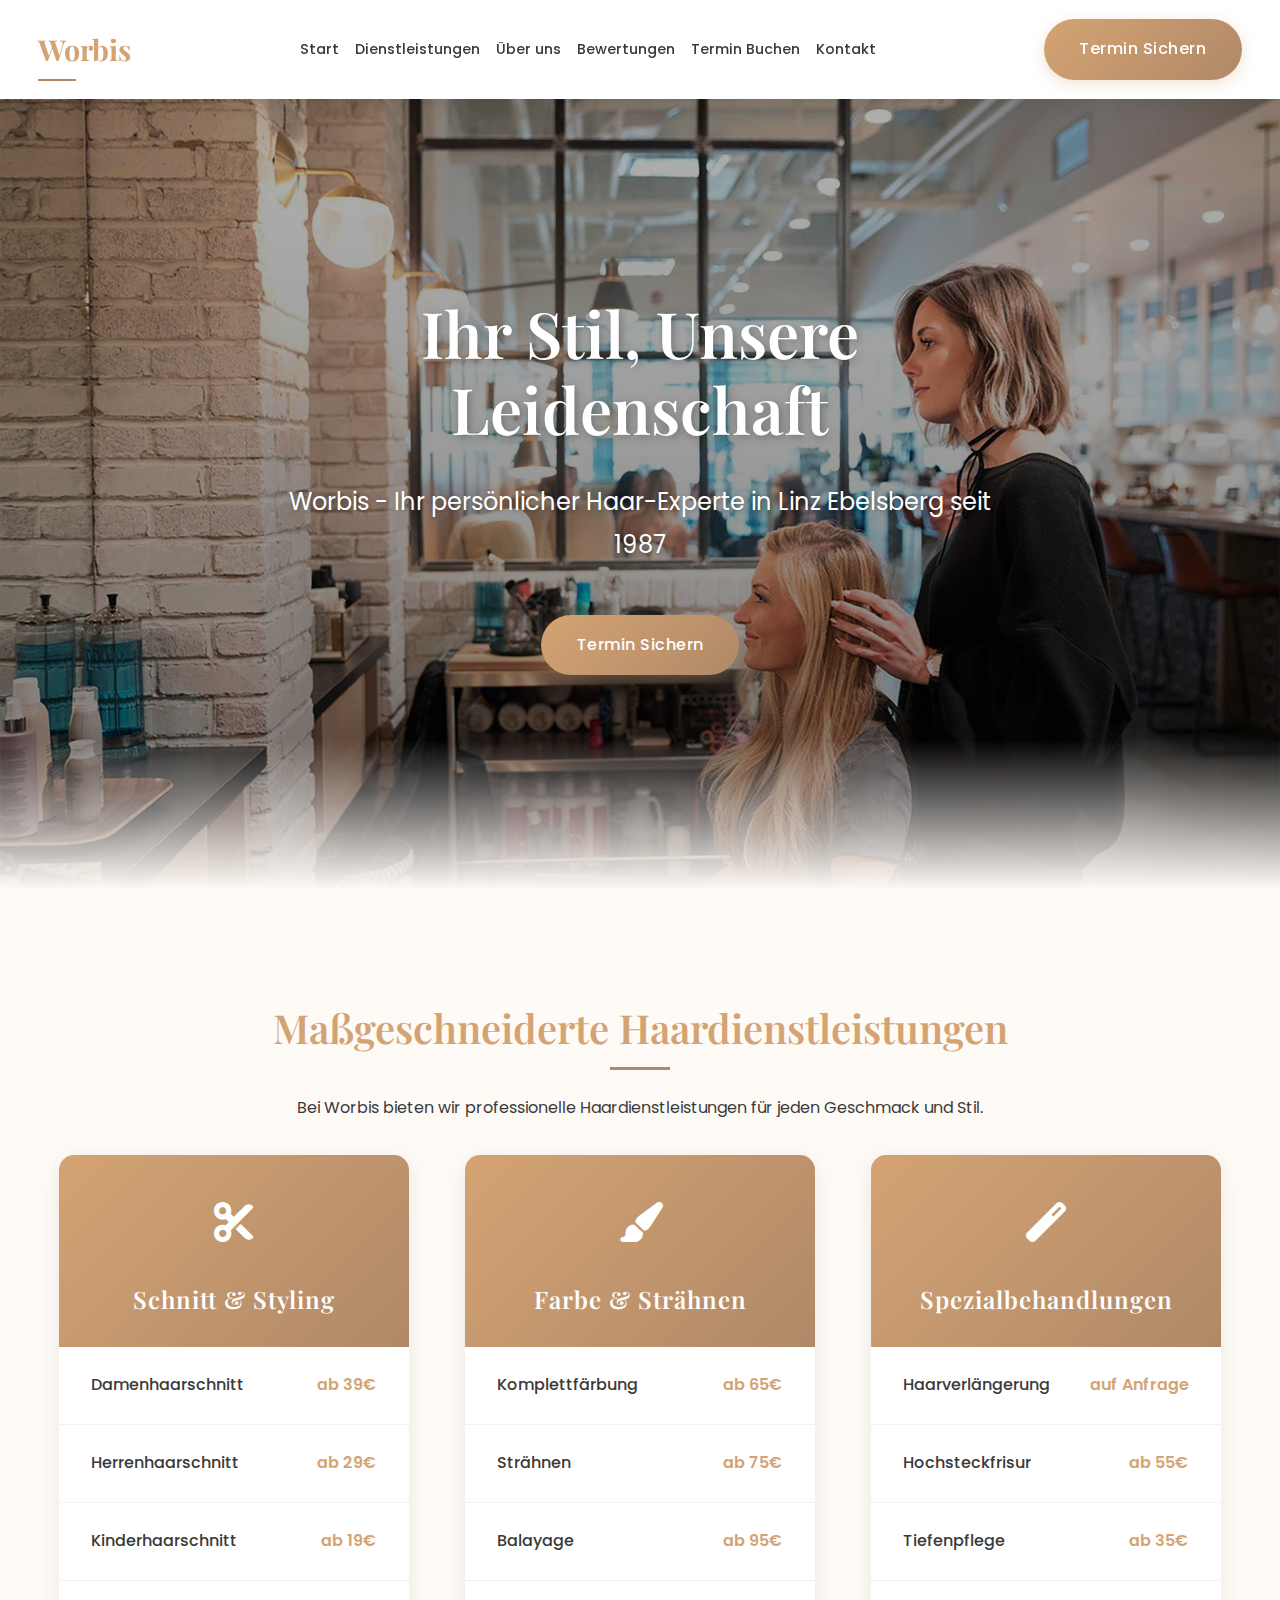
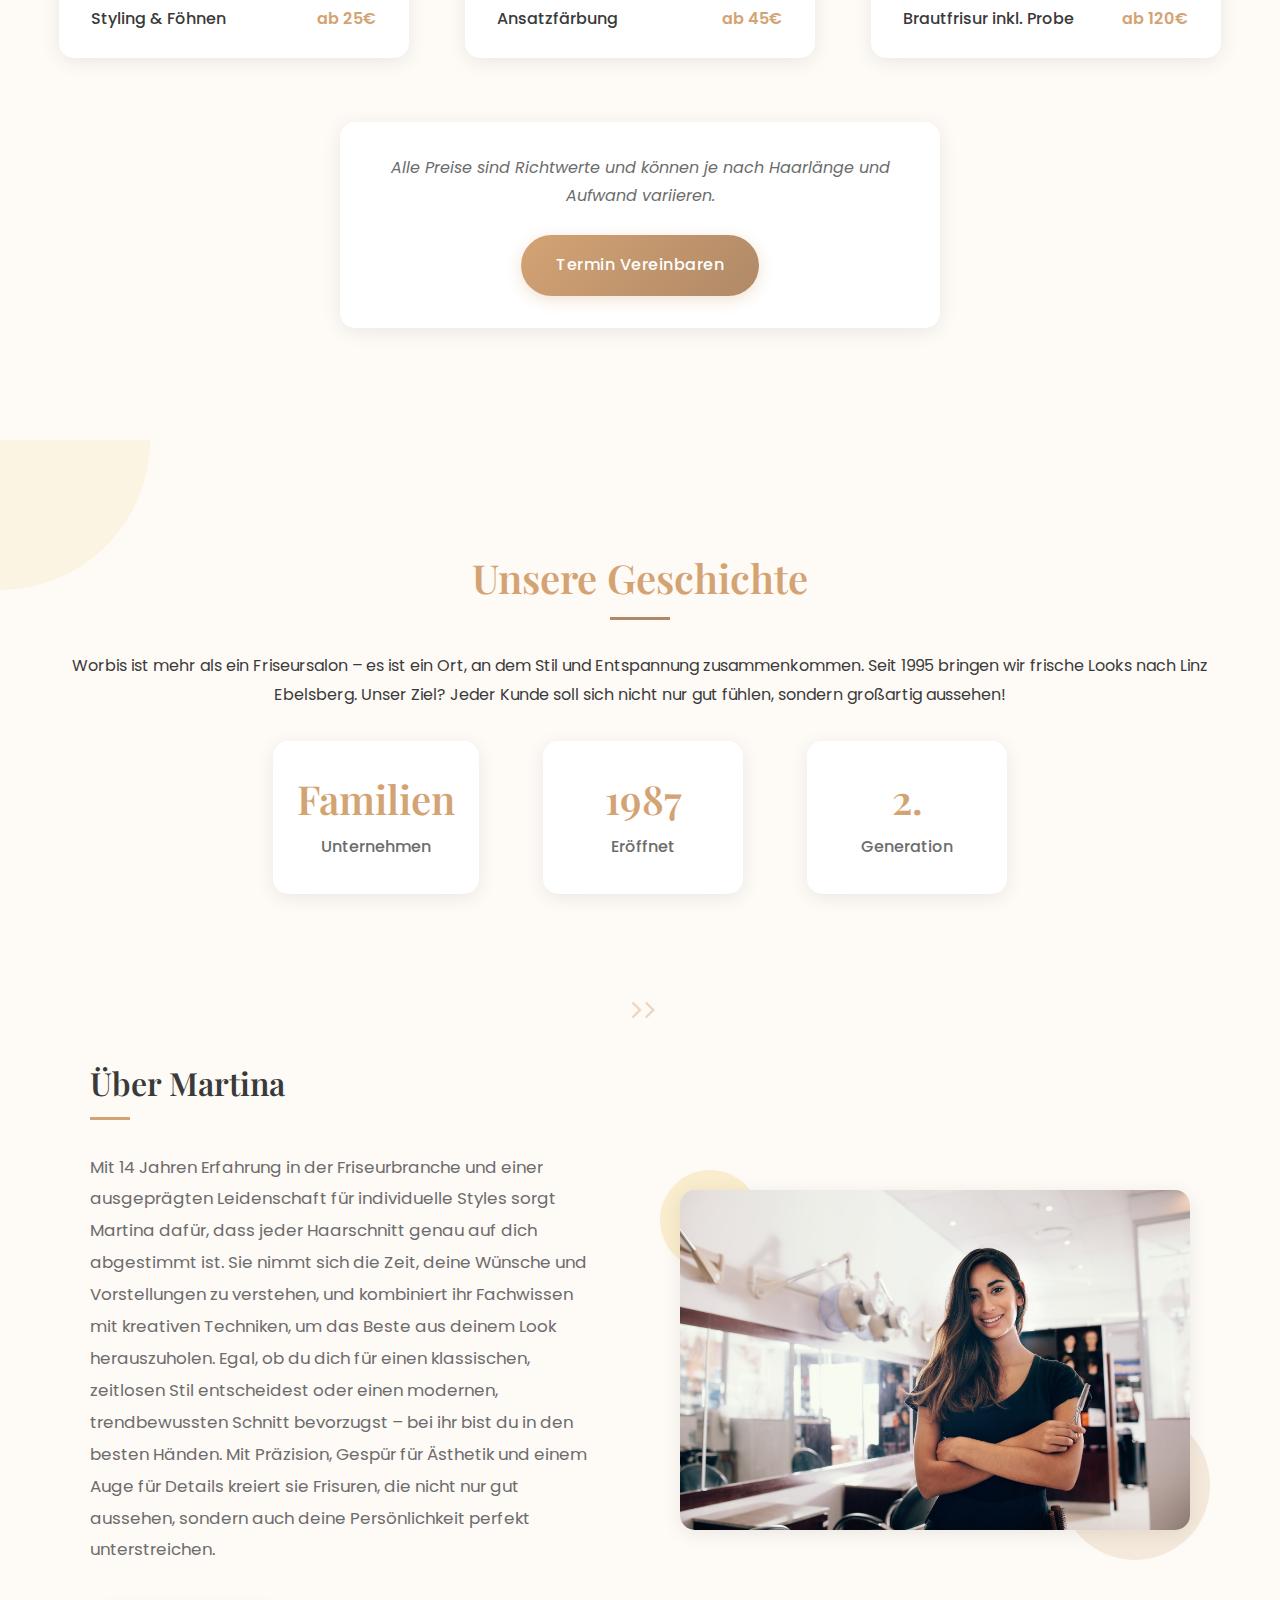
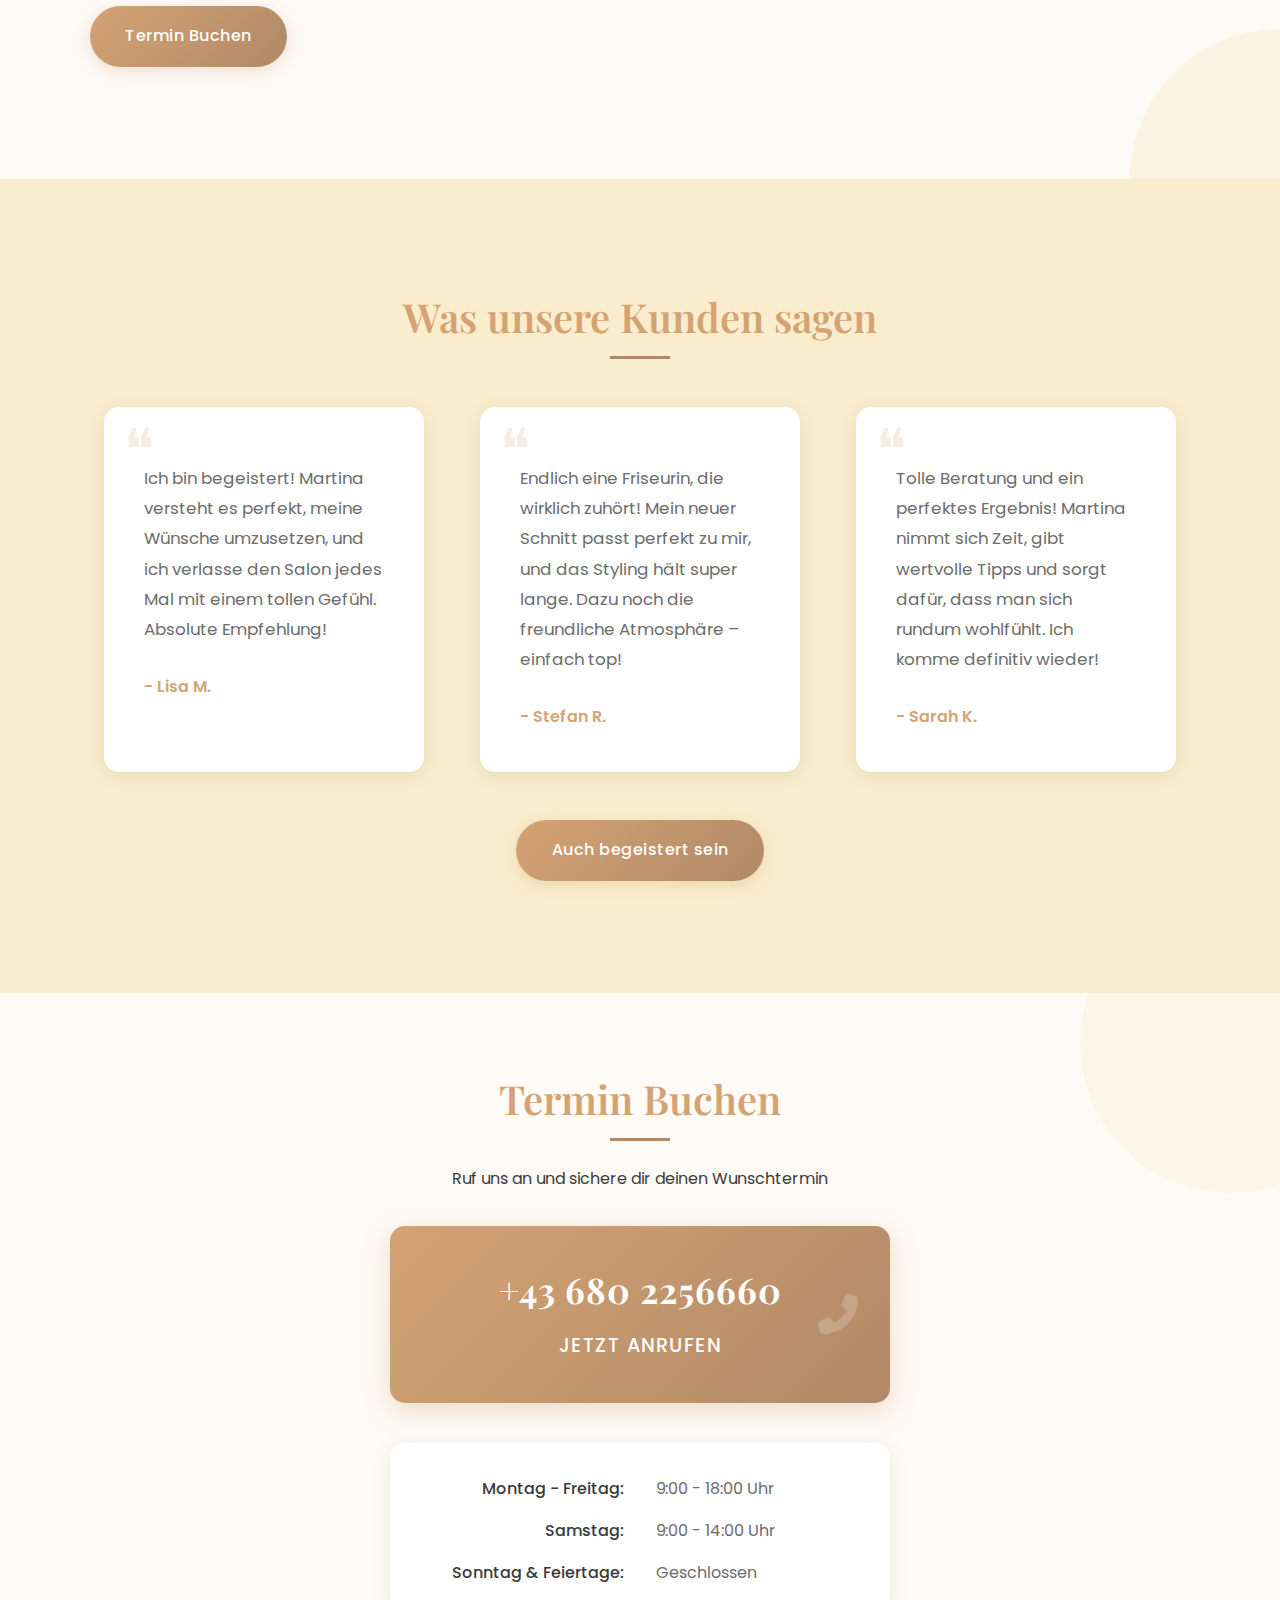
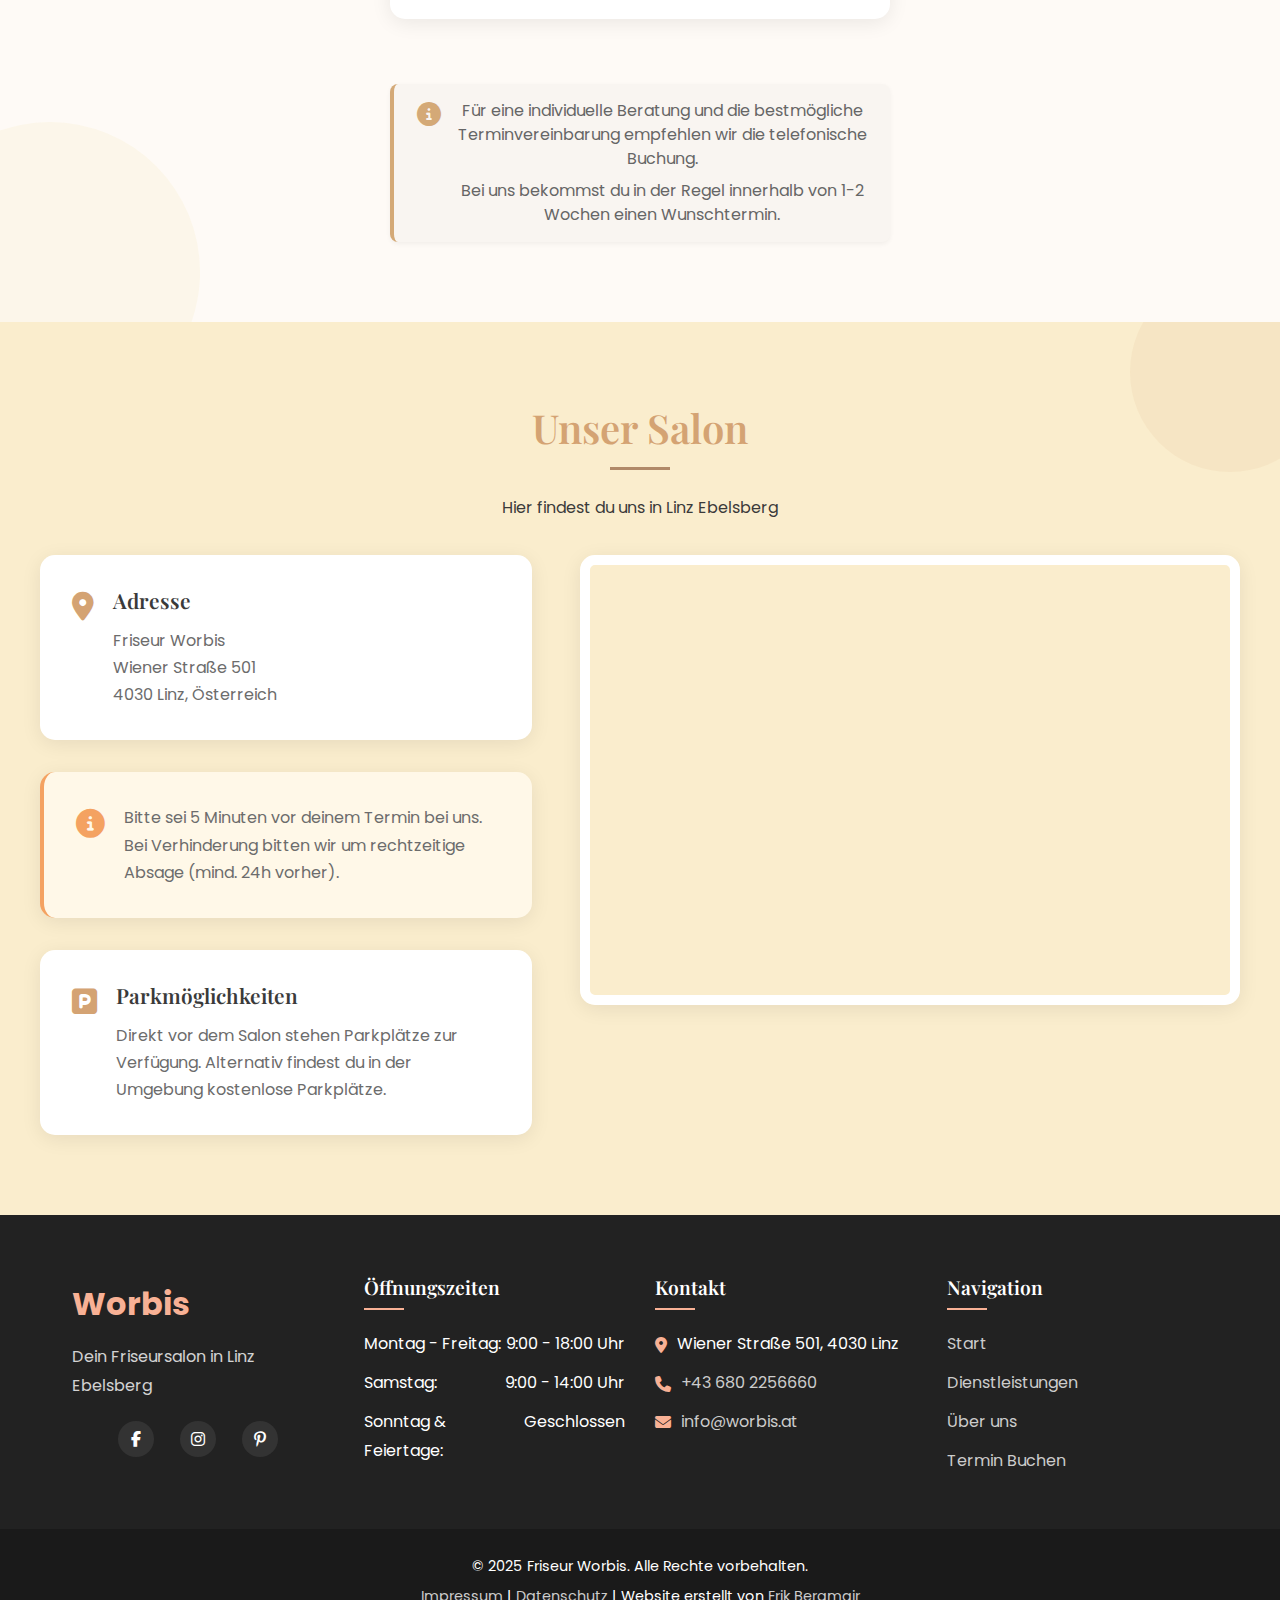
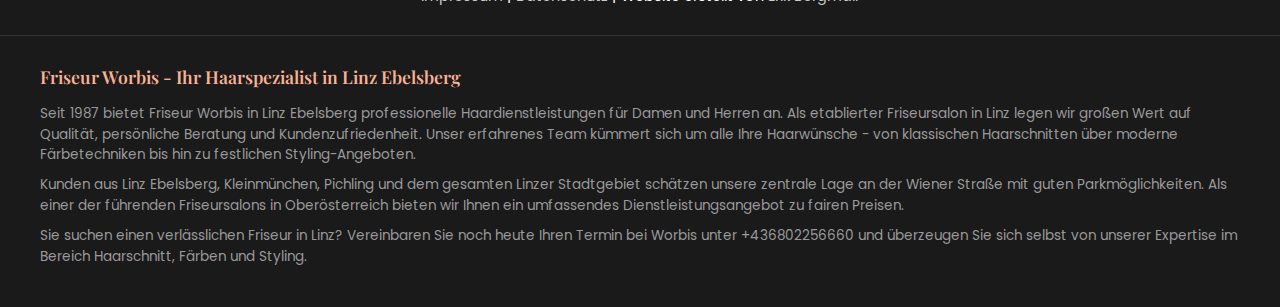
==== index.html @ ea2a45c7 "Add new styles and scripts for the Worbis salon website" ====
<!DOCTYPE html>
<html lang="de">
<head>
    <meta charset="UTF-8">
    <meta name="viewport" content="width=device-width, initial-scale=1.0">
    <title>Worbis - Friseur in Linz Ebelsberg | Professionelle Haarschnitte & Styling</title>

    <!-- SEO Meta Tags -->
    <!-- <meta name="description" content="Worbis - Ihr Friseur in Linz Ebelsberg. Seit 1987 bieten wir hochwertige Haarschnitte, Färbungen und Styling zu fairen Preisen. Top-bewerteter Salon nahe Kleinmünchen und Pichling. Termin buchen: +436802256660"> -->
    <!-- <meta name="keywords" content="Friseur Linz, Friseursalon Ebelsberg, Haarschnitt Linz, Färben Linz, Styling Linz, Brautfrisur Oberösterreich, Damenfriseur Linz, Herrenfriseur Linz, Balayage Linz, Friseur Pichling, Salon Ebelsberg, Haare Schneiden Linz"> -->
    <!-- <meta name="robots" content="index, follow"> -->
    <!-- <meta name="author" content="Friseur Worbis"> -->
    
    <!-- Open Graph / Facebook -->
    <!-- <meta property="og:type" content="website"> -->
    <!-- <meta property="og:url" content="https://www.worbis.at/"> -->
    <!-- <meta property="og:title" content="Worbis - Friseur in Linz Ebelsberg"> -->
    <!-- <meta property="og:description" content="Ihr professioneller Friseursalon in Linz Ebelsberg. Hochwertige Haarschnitte, Färbungen und Styling seit 1987."> -->
    <!-- <meta property="og:image" content="https://www.worbis.at/assets/salon-preview.jpg"> -->
    
    <!-- Twitter -->
    <!-- <meta property="twitter:card" content="summary_large_image"> -->
    <!-- <meta property="twitter:url" content="https://www.worbis.at/"> -->
    <!-- <meta property="twitter:title" content="Worbis - Friseur in Linz Ebelsberg"> -->
    <!-- <meta property="twitter:description" content="Ihr professioneller Friseursalon in Linz Ebelsberg. Hochwertige Haarschnitte, Färbungen und Styling seit 1987."> -->
    <!-- <meta property="twitter:image" content="https://www.worbis.at/assets/salon-preview.jpg"> -->
    
    <!-- Canonical URL -->
    <!-- <link rel="canonical" href="https://www.worbis.at/"> -->
    
    <link rel="stylesheet" href="./css/styles.css">
    <script src="./js/script.js" defer></script>
    <link rel="stylesheet" href="https://cdnjs.cloudflare.com/ajax/libs/font-awesome/6.4.0/css/all.min.css">
    <link rel="icon" type="image/png" href="favicon.png">
    
    <!-- Schema.org structured data -->
    <!-- <script type="application/ld+json">
    {
      "@context": "https://schema.org",
      "@type": "HairSalon",
      "name": "Friseur Worbis",
      "image": "https://www.worbis.at/assets/salon-preview.jpg",
      "url": "https://www.worbis.at",
      "telephone": "+436802256660",
      "priceRange": "€€",
      "address": {
        "@type": "PostalAddress",
        "streetAddress": "Wiener Straße 501",
        "addressLocality": "Linz Ebelsberg",
        "addressRegion": "Oberösterreich",
        "postalCode": "4030",
        "addressCountry": "AT"
      },
      "geo": {
        "@type": "GeoCoordinates",
        "latitude": 48.27233,
        "longitude": 14.30973
      },
      "openingHoursSpecification": [
        {
          "@type": "OpeningHoursSpecification",
          "dayOfWeek": ["Monday", "Tuesday", "Wednesday", "Thursday", "Friday"],
          "opens": "09:00",
          "closes": "18:00"
        },
        {
          "@type": "OpeningHoursSpecification",
          "dayOfWeek": "Saturday",
          "opens": "09:00",
          "closes": "14:00"
        }
      ],
      "areaServed": ["Linz", "Linz Ebelsberg", "Pichling", "Kleinmünchen", "Oberösterreich"],
      "makesOffer": [
        {
          "@type": "Offer",
          "itemOffered": {
            "@type": "Service",
            "name": "Damenhaarschnitt",
            "description": "Professioneller Damenhaarschnitt mit Beratung und Styling",
            "offers": {
              "@type": "Offer",
              "price": "39.00",
              "priceCurrency": "EUR"
            }
          }
        },
        {
          "@type": "Offer",
          "itemOffered": {
            "@type": "Service",
            "name": "Herrenhaarschnitt",
            "description": "Moderner oder klassischer Herrenhaarschnitt mit Beratung",
            "offers": {
              "@type": "Offer",
              "price": "29.00",
              "priceCurrency": "EUR"
            }
          }
        },
        {
          "@type": "Offer",
          "itemOffered": {
            "@type": "Service",
            "name": "Haarfärbung",
            "description": "Professionelle Haarfärbung mit hochwertigen Produkten",
            "offers": {
              "@type": "Offer",
              "price": "65.00",
              "priceCurrency": "EUR"
            }
          }
        }
      ],
      "sameAs": [
        "https://www.facebook.com/friseurworbis",
        "https://www.instagram.com/friseur.worbis/"
      ],
      "keywords": "Friseur Linz, Friseursalon Ebelsberg, Haarschnitt Linz, Damen Friseur Linz, Herren Friseur Linz, Haar Styling Linz, Balayage Linz, Haarfärbung Oberösterreich"
    }
    </script> -->
</head>
<body>
    <!-- Navigation Bar -->
    <header>
        <nav class="navbar">
            <div class="logo">Worbis</div>
            <ul class="nav-links">
                <li><a href="#start">Start</a></li>
                <li><a href="#dienstleistungen">Dienstleistungen</a></li>
                <li><a href="#ueber-uns">Über uns</a></li>
                <li><a href="#bewertungen">Bewertungen</a></li>
                <li><a href="#termin-buchen">Termin Buchen</a></li>
                <li><a href="#kontakt">Kontakt</a></li>
            </ul>
            <a href="#termin-buchen" class="btn-primary">Termin Sichern</a>
            <div class="mobile-menu-btn">
                <span></span>
                <span></span>
                <span></span>
            </div>
        </nav>
    </header>

    <!-- Hero Section -->
    <section class="hero" id="start">
        <div class="hero-content fade-in">
            <h1>Ihr Stil, Unsere Leidenschaft</h1>
            <p>Worbis - Ihr persönlicher Haar-Experte in Linz Ebelsberg seit 1987</p>
            <a href="#termin-buchen" class="btn-primary">Termin Sichern</a>
        </div>
    </section>

    <!-- Dienstleistungen Section (moved up) -->
    <section class="dienstleistungen" id="dienstleistungen">
        <div class="container">
            <h2 class="fade-in" >Maßgeschneiderte Haardienstleistungen</h2>
            <p class="fade-in delay-1 subtext">Bei Worbis bieten wir professionelle Haardienstleistungen für jeden Geschmack und Stil.</p>
            
            <div class="services-container">
                <div class="service-category fade-in delay-1">
                    <div class="category-header">
                        <div class="category-icon"><i class="fas fa-cut"></i></div>
                        <h3>Schnitt & Styling</h3>
                    </div>
                    <div class="service-item">
                        <span class="service-name">Damenhaarschnitt</span>
                        <span class="service-price">ab 39€</span>
                    </div>
                    <div class="service-item">
                        <span class="service-name">Herrenhaarschnitt</span>
                        <span class="service-price">ab 29€</span>
                    </div>
                    <div class="service-item">
                        <span class="service-name">Kinderhaarschnitt</span>
                        <span class="service-price">ab 19€</span>
                    </div>
                    <div class="service-item">
                        <span class="service-name">Styling & Föhnen</span>
                        <span class="service-price">ab 25€</span>
                    </div>
                </div>
                
                <div class="service-category fade-in delay-2">
                    <div class="category-header">
                        <div class="category-icon"><i class="fas fa-paint-brush"></i></div>
                        <h3>Farbe & Strähnen</h3>
                    </div>
                    <div class="service-item">
                        <span class="service-name">Komplettfärbung</span>
                        <span class="service-price">ab 65€</span>
                    </div>
                    <div class="service-item">
                        <span class="service-name">Strähnen</span>
                        <span class="service-price">ab 75€</span>
                    </div>
                    <div class="service-item">
                        <span class="service-name">Balayage</span>
                        <span class="service-price">ab 95€</span>
                    </div>
                    <div class="service-item">
                        <span class="service-name">Ansatzfärbung</span>
                        <span class="service-price">ab 45€</span>
                    </div>
                </div>
                
                <div class="service-category fade-in delay-3">
                    <div class="category-header">
                        <div class="category-icon"><i class="fas fa-magic"></i></div>
                        <h3>Spezialbehandlungen</h3>
                    </div>
                    <div class="service-item">
                        <span class="service-name">Haarverlängerung</span>
                        <span class="service-price">auf Anfrage</span>
                    </div>
                    <div class="service-item">
                        <span class="service-name">Hochsteckfrisur</span>
                        <span class="service-price">ab 55€</span>
                    </div>
                    <div class="service-item">
                        <span class="service-name">Tiefenpflege</span>
                        <span class="service-price">ab 35€</span>
                    </div>
                    <div class="service-item">
                        <span class="service-name">Brautfrisur inkl. Probe</span>
                        <span class="service-price">ab 120€</span>
                    </div>
                </div>
            </div>
            
            <div class="service-note fade-in delay-3">
                <p>Alle Preise sind Richtwerte und können je nach Haarlänge und Aufwand variieren.</p>
                <a href="#termin-buchen" class="btn-primary">Termin Vereinbaren</a>
            </div>
        </div>
    </section>

    <!-- Unsere Geschichte Section -->
    <section class="geschichte" id="ueber-uns">
        <div class="container">
            <h2 class="fade-in">Unsere Geschichte</h2>
            <p class="fade-in delay-1 subtext">Worbis ist mehr als ein Friseursalon – es ist ein Ort, an dem Stil und Entspannung zusammenkommen. Seit 1995 bringen wir frische Looks nach Linz Ebelsberg. Unser Ziel? Jeder Kunde soll sich nicht nur gut fühlen, sondern großartig aussehen!</p>
            
            <div class="geschichte-stats">
                <div class="fade-in delay-1">
                    <h3>Familien</h3>
                    <p>Unternehmen</p>
                </div>
                <div class="fade-in delay-2">
                    <h3>1987</h3>
                    <p>Eröffnet</p>
                </div>
                <div class="fade-in delay-3">
                    <h3>2.</h3>
                    <p>Generation</p>
                </div>
            </div>
            
            <div class="scissors-divider"></div>
            
            <div class="ueber-martina">
                <div class="text fade-in delay-1">
                    <h3>Über Martina</h3>
                    <p>Mit 14 Jahren Erfahrung in der Friseurbranche und einer ausgeprägten Leidenschaft für individuelle Styles sorgt Martina dafür, dass jeder Haarschnitt genau auf dich abgestimmt ist. Sie nimmt sich die Zeit, deine Wünsche und Vorstellungen zu verstehen, und kombiniert ihr Fachwissen mit kreativen Techniken, um das Beste aus deinem Look herauszuholen. Egal, ob du dich für einen klassischen, zeitlosen Stil entscheidest oder einen modernen, trendbewussten Schnitt bevorzugst – bei ihr bist du in den besten Händen. Mit Präzision, Gespür für Ästhetik und einem Auge für Details kreiert sie Frisuren, die nicht nur gut aussehen, sondern auch deine Persönlichkeit perfekt unterstreichen.</p>
                    <a href="#termin-buchen" class="btn-primary">Termin Buchen</a>
                </div>
                <div class="image fade-in delay-2">
                    <img src="./assets/friseurin.jpg" alt="Martina - Ihre Friseurin in Linz Ebelsberg">
                </div>
            </div>
        </div>
    </section>

    <!-- Kundenbewertungen Section -->
    <section class="bewertungen wave-bg" id="bewertungen">
        <div class="container">
            <h2 class="fade-in">Was unsere Kunden sagen</h2>
            <div class="bewertungen-container">
                <div class="bewertung fade-in delay-1">
                    <div class="quote-icon">❝</div>
                    <p>Ich bin begeistert! Martina versteht es perfekt, meine Wünsche umzusetzen, und ich verlasse den Salon jedes Mal mit einem tollen Gefühl. Absolute Empfehlung!</p>
                    <span>- Lisa M.</span>
                </div>
                <div class="bewertung fade-in delay-2">
                    <div class="quote-icon">❝</div>
                    <p>Endlich eine Friseurin, die wirklich zuhört! Mein neuer Schnitt passt perfekt zu mir, und das Styling hält super lange. Dazu noch die freundliche Atmosphäre – einfach top!</p>
                    <span>- Stefan R.</span>
                </div>
                <div class="bewertung fade-in delay-3">
                    <div class="quote-icon">❝</div>
                    <p>Tolle Beratung und ein perfektes Ergebnis! Martina nimmt sich Zeit, gibt wertvolle Tipps und sorgt dafür, dass man sich rundum wohlfühlt. Ich komme definitiv wieder!</p>
                    <span>- Sarah K.</span>
                </div>
            </div>
            <div class="bewertungen-cta fade-in delay-3">
                <a href="#termin-buchen" class="btn-primary">Auch begeistert sein</a>
            </div>
        </div>
    </section>

    <!-- Simplified Termin Buchen Section -->
    <section class="termin-buchen" id="termin-buchen">
        <div class="container">
            <h2 class="fade-in">Termin Buchen</h2>
            <p class="fade-in delay-1 subtext">Ruf uns an und sichere dir deinen Wunschtermin</p>
            
            <div class="termin-container fade-in delay-2">
                <a href="tel:+436802256660" class="call-button">
                    <span class="phone-number">+43 680 2256660</span>
                    <span class="call-now">Jetzt anrufen</span>
                    <i class="fas fa-phone-alt phone-icon"></i>
                </a>
                
                <div class="opening-hours">
                    <div class="day-column">
                        <span class="day">Montag - Freitag:</span>
                        <span class="day">Samstag:</span>
                        <span class="day">Sonntag & Feiertage:</span>
                    </div>
                    <div class="hours-column">
                        <span class="hours">9:00 - 18:00 Uhr</span>
                        <span class="hours">9:00 - 14:00 Uhr</span>
                        <span class="hours">Geschlossen</span>
                    </div>
                </div>
                
                <div class="termin-note">
                    <i class="fas fa-info-circle"></i>
                    <div class="termin-note-text">
                        <p>Für eine individuelle Beratung und die bestmögliche Terminvereinbarung empfehlen wir die telefonische Buchung.</p>
                        <p>Bei uns bekommst du in der Regel innerhalb von 1-2 Wochen einen Wunschtermin.</p>
                    </div>
                </div>
            </div>
        </div>
    </section>
    
    <!-- Kontakt/Salon Section -->
    <section class="kontakt" id="kontakt">
        <div class="container">
            <h2 class="fade-in">Unser Salon</h2>
            <p class="fade-in delay-1 subtext">Hier findest du uns in Linz Ebelsberg</p>
            
            <div class="kontakt-container">
                <div class="map-container fade-in delay-2">
                    <iframe 
                        src="https://www.google.com/maps/embed?pb=!1m18!1m12!1m3!1d2654.820871958454!2d14.30973!3d48.27233!2m3!1f0!2f0!3f0!3m2!1i1024!2i768!4f13.1!3m3!1m2!1s0x477397c1b1b1b1b1%3A0x0!2zV2llbmVyIFN0cmHDn2UgNTAxLCA0MDMwIExpbno!5e0!3m2!1sde!2sat!4v1652345678901!5m2!1sde!2sat" 
                        width="100%" 
                        style="border:0;" 
                        allowfullscreen="" 
                        loading="lazy" 
                        referrerpolicy="no-referrer-when-downgrade">
                    </iframe>
                </div>
                
                <div class="salon-info">
                    <div class="address-card fade-in delay-1">
                        <i class="fas fa-map-marker-alt"></i>
                        <div>
                            <h3>Adresse</h3>
                            <p>Friseur Worbis<br>Wiener Straße 501<br>4030 Linz, Österreich</p>
                        </div>
                    </div>
                    
                    <div class="info-note fade-in delay-3">
                        <i class="fas fa-info-circle"></i>
                        <p>Bitte sei 5 Minuten vor deinem Termin bei uns. Bei Verhinderung bitten wir um rechtzeitige Absage (mind. 24h vorher).</p>
                    </div>
                    
                    <div class="parking-info fade-in delay-2">
                        <i class="fas fa-parking"></i>
                        <div>
                            <h3>Parkmöglichkeiten</h3>
                            <p>Direkt vor dem Salon stehen Parkplätze zur Verfügung. Alternativ findest du in der Umgebung kostenlose Parkplätze.</p>
                        </div>
                    </div>
                </div>
            </div>
        </div>
    </section>
    
    <!-- Footer -->
    <footer>
        <div class="footer-top">
            <div class="container footer-grid">
                <div class="footer-column">
                    <div class="footer-logo">Worbis</div>
                    <p class="footer-tagline">Dein Friseursalon in Linz Ebelsberg</p>
                    <div class="social-icons">
                        <a href="#" aria-label="Facebook"><i class="fab fa-facebook-f"></i></a>
                        <a href="#" aria-label="Instagram"><i class="fab fa-instagram"></i></a>
                        <a href="#" aria-label="Pinterest"><i class="fab fa-pinterest-p"></i></a>
                    </div>
                </div>
                
                <div class="footer-column">
                    <h4>Öffnungszeiten</h4>
                    <ul class="footer-hours">
                        <li><span>Montag - Freitag:</span> <span>9:00 - 18:00 Uhr</span></li>
                        <li><span>Samstag:</span> <span>9:00 - 14:00 Uhr</span></li>
                        <li><span>Sonntag & Feiertage:</span> <span>Geschlossen</span></li>
                    </ul>
                </div>
                
                <div class="footer-column">
                    <h4>Kontakt</h4>
                    <address>
                        <p><i class="fas fa-map-marker-alt"></i> Wiener Straße 501, 4030 Linz</p>
                        <p><i class="fas fa-phone"></i> <a href="tel:+436802256660">+43 680 2256660</a></p>
                        <p><i class="fas fa-envelope"></i> <a href="mailto:info@worbis.at">info@worbis.at</a></p>
                    </address>
                </div>
                
                <div class="footer-column">
                    <h4>Navigation</h4>
                    <ul class="footer-links">
                        <li><a href="#start">Start</a></li>
                        <li><a href="#dienstleistungen">Dienstleistungen</a></li>
                        <li><a href="#ueber-uns">Über uns</a></li>
                        <li><a href="#termin-buchen">Termin Buchen</a></li>
                    </ul>
                </div>
            </div>
        </div>
        
        <div class="footer-bottom">
            <div class="container">
                <p>&copy; 2025 Friseur Worbis. Alle Rechte vorbehalten.</p>
                <p><a href="/impressum.html">Impressum</a> | <a href="/datenschutz.html">Datenschutz</a> | Website erstellt von <a href="https://www.erikbergmair.com" target="_blank">Erik Bergmair</a></p>
            </div>
        </div>

        <div class="local-seo-content">
            <div class="container">
                <h4>Friseur Worbis - Ihr Haarspezialist in Linz Ebelsberg</h4>
                <p>Seit 1987 bietet Friseur Worbis in Linz Ebelsberg professionelle Haardienstleistungen für Damen und Herren an. Als etablierter Friseursalon in Linz legen wir großen Wert auf Qualität, persönliche Beratung und Kundenzufriedenheit. Unser erfahrenes Team kümmert sich um alle Ihre Haarwünsche - von klassischen Haarschnitten über moderne Färbetechniken bis hin zu festlichen Styling-Angeboten.</p>
                <p>Kunden aus Linz Ebelsberg, Kleinmünchen, Pichling und dem gesamten Linzer Stadtgebiet schätzen unsere zentrale Lage an der Wiener Straße mit guten Parkmöglichkeiten. Als einer der führenden Friseursalons in Oberösterreich bieten wir Ihnen ein umfassendes Dienstleistungsangebot zu fairen Preisen.</p>
                <p>Sie suchen einen verlässlichen Friseur in Linz? Vereinbaren Sie noch heute Ihren Termin bei Worbis unter +436802256660 und überzeugen Sie sich selbst von unserer Expertise im Bereich Haarschnitt, Färben und Styling.</p>
            </div>
        </div>
    </footer>
</body>
</html>
---- css/styles.css ----
/* Main stylesheet that imports all other CSS files */
@import 'global.css';
@import 'buttons.css';
@import 'decorative.css';
@import 'navigation.css';
@import 'hero.css';
@import 'geschichte.css';
@import 'dienstleistungen.css';
@import 'bewertungen.css';
@import 'termin-buchen.css';
@import 'kontakt.css';
@import 'footer.css';
@import 'responsive.css';
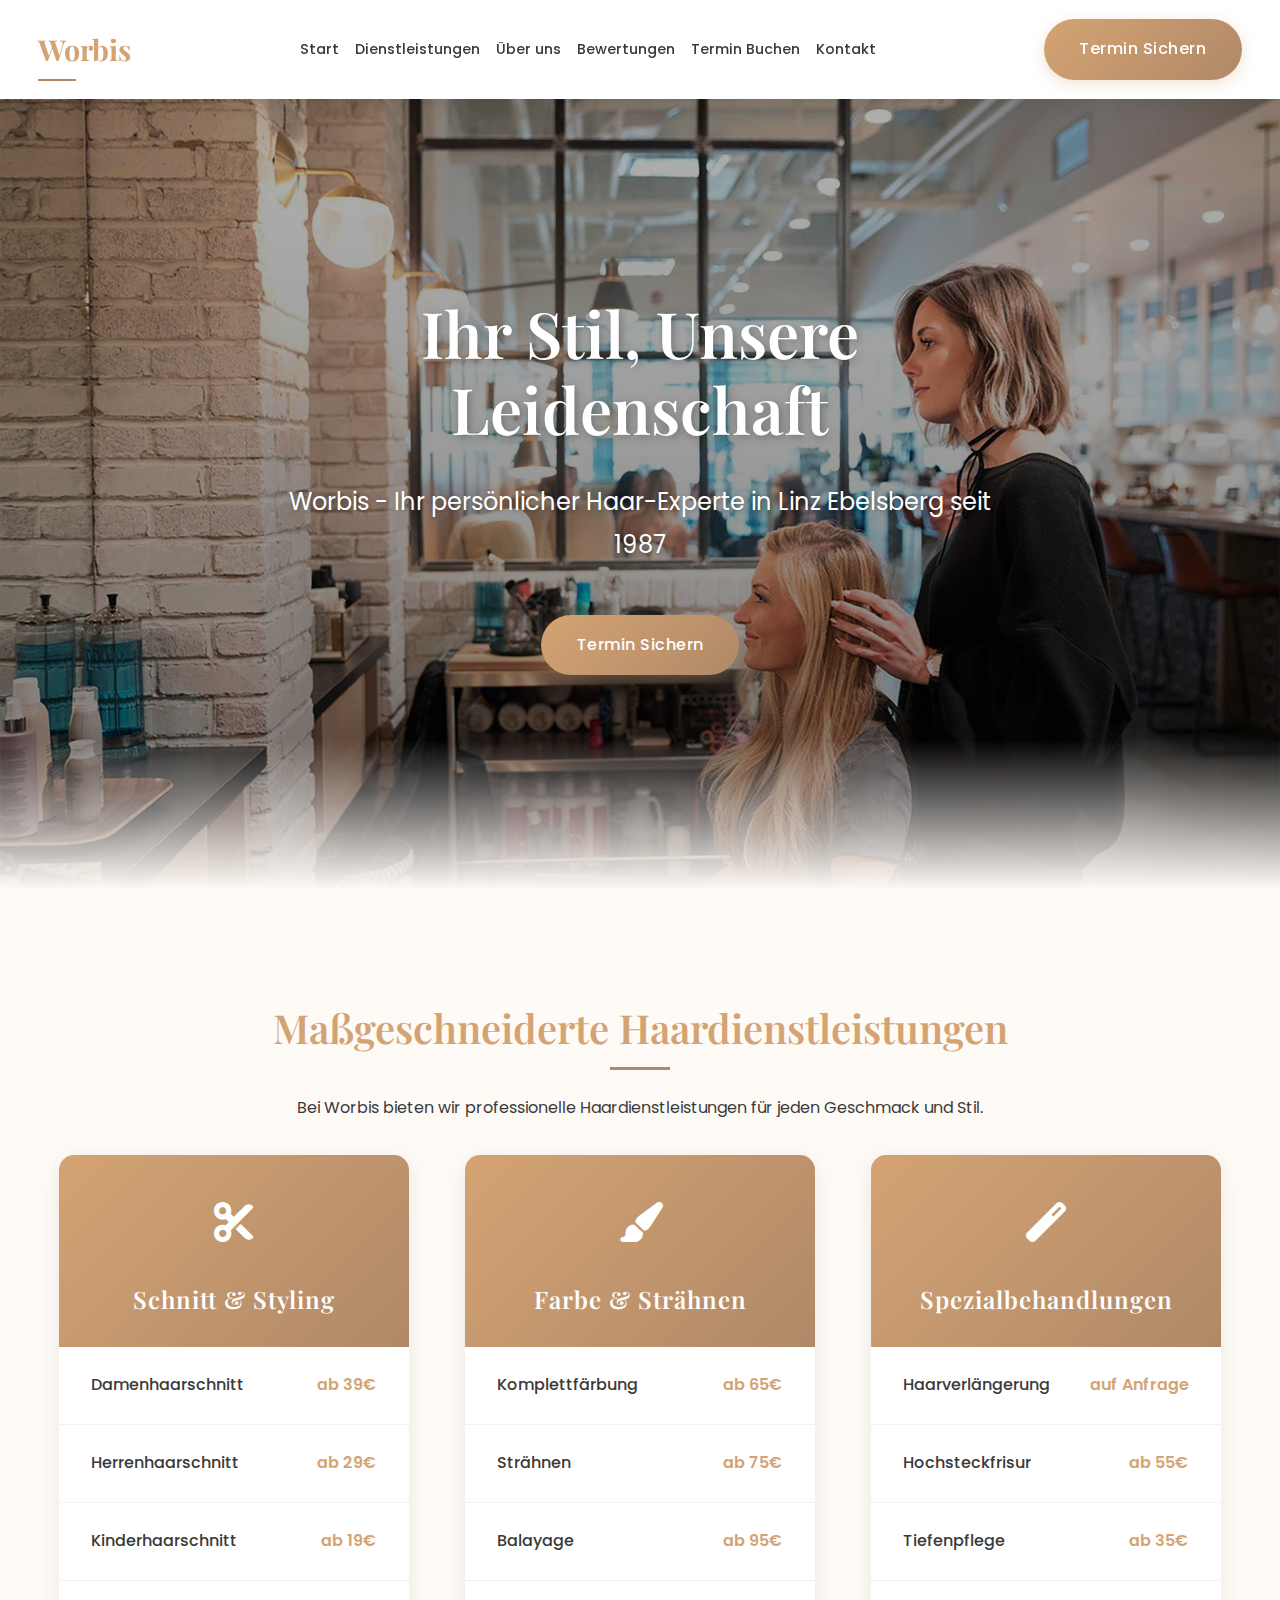
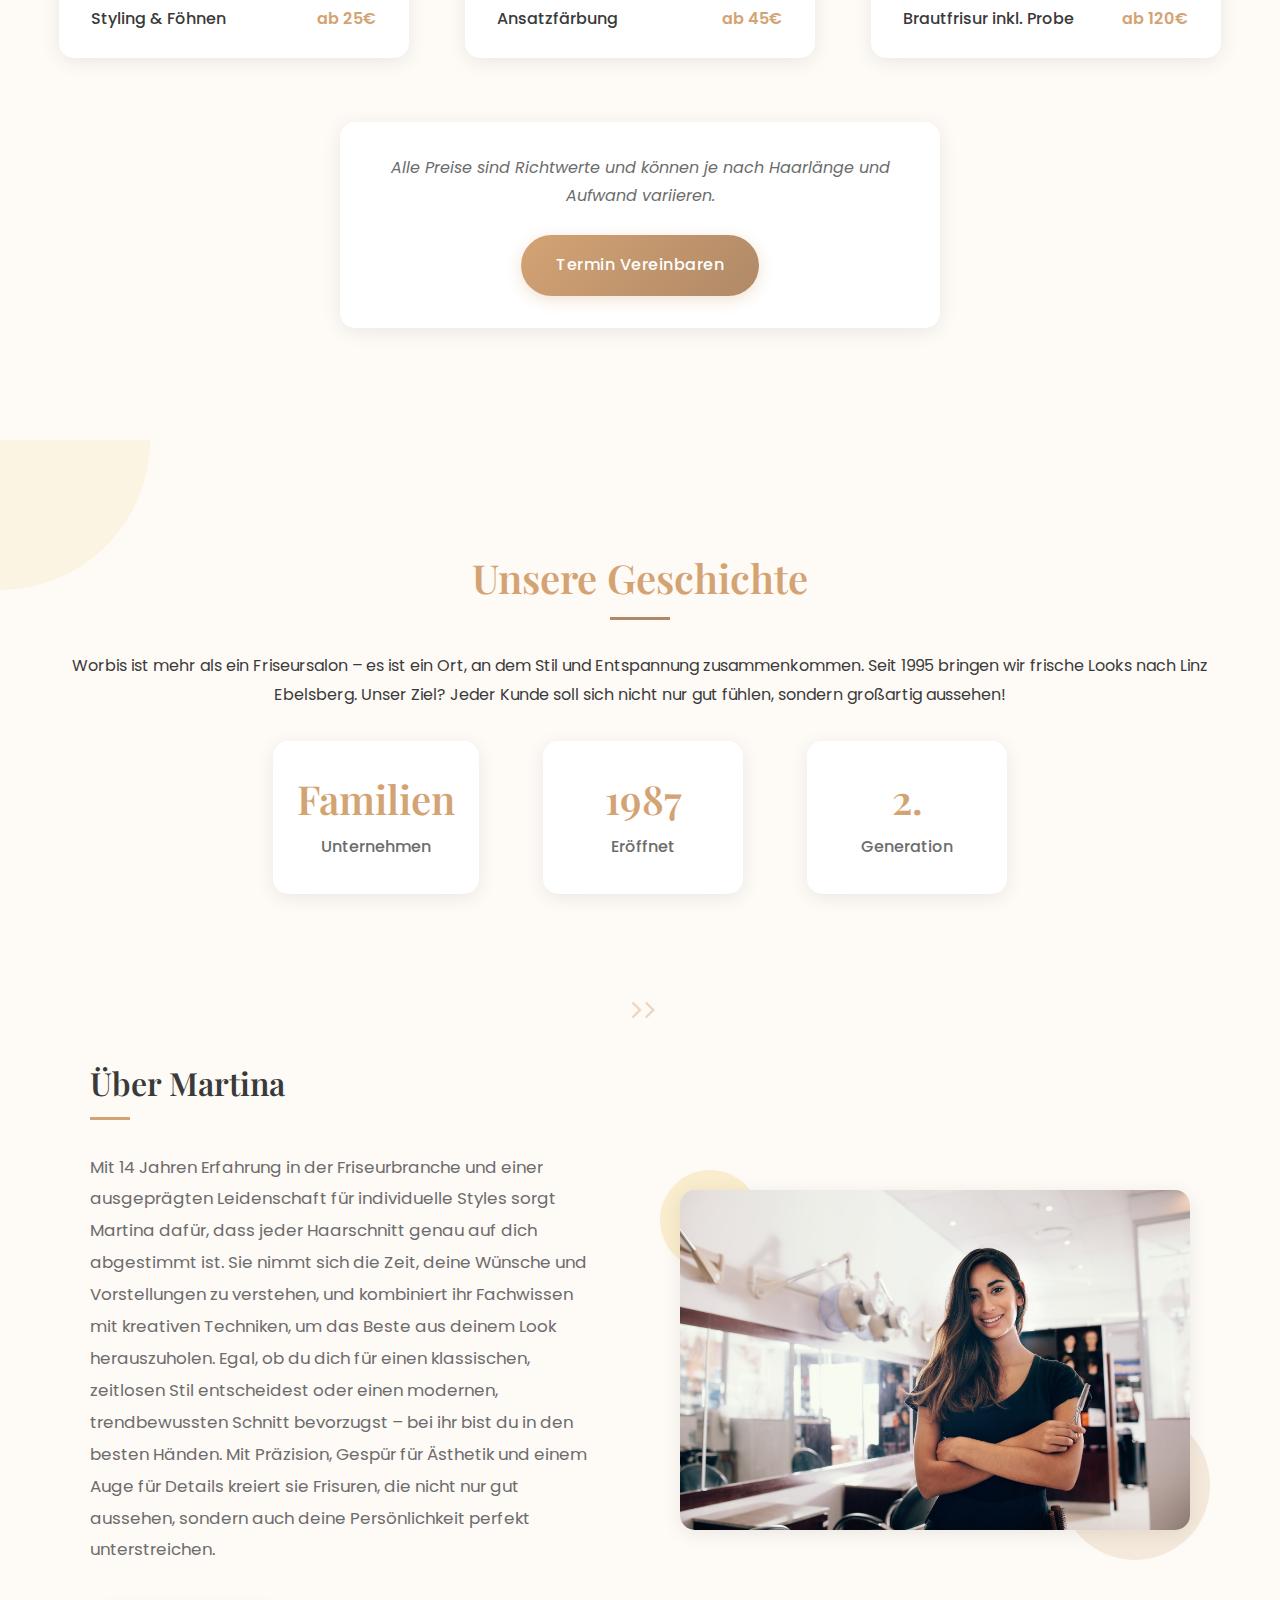
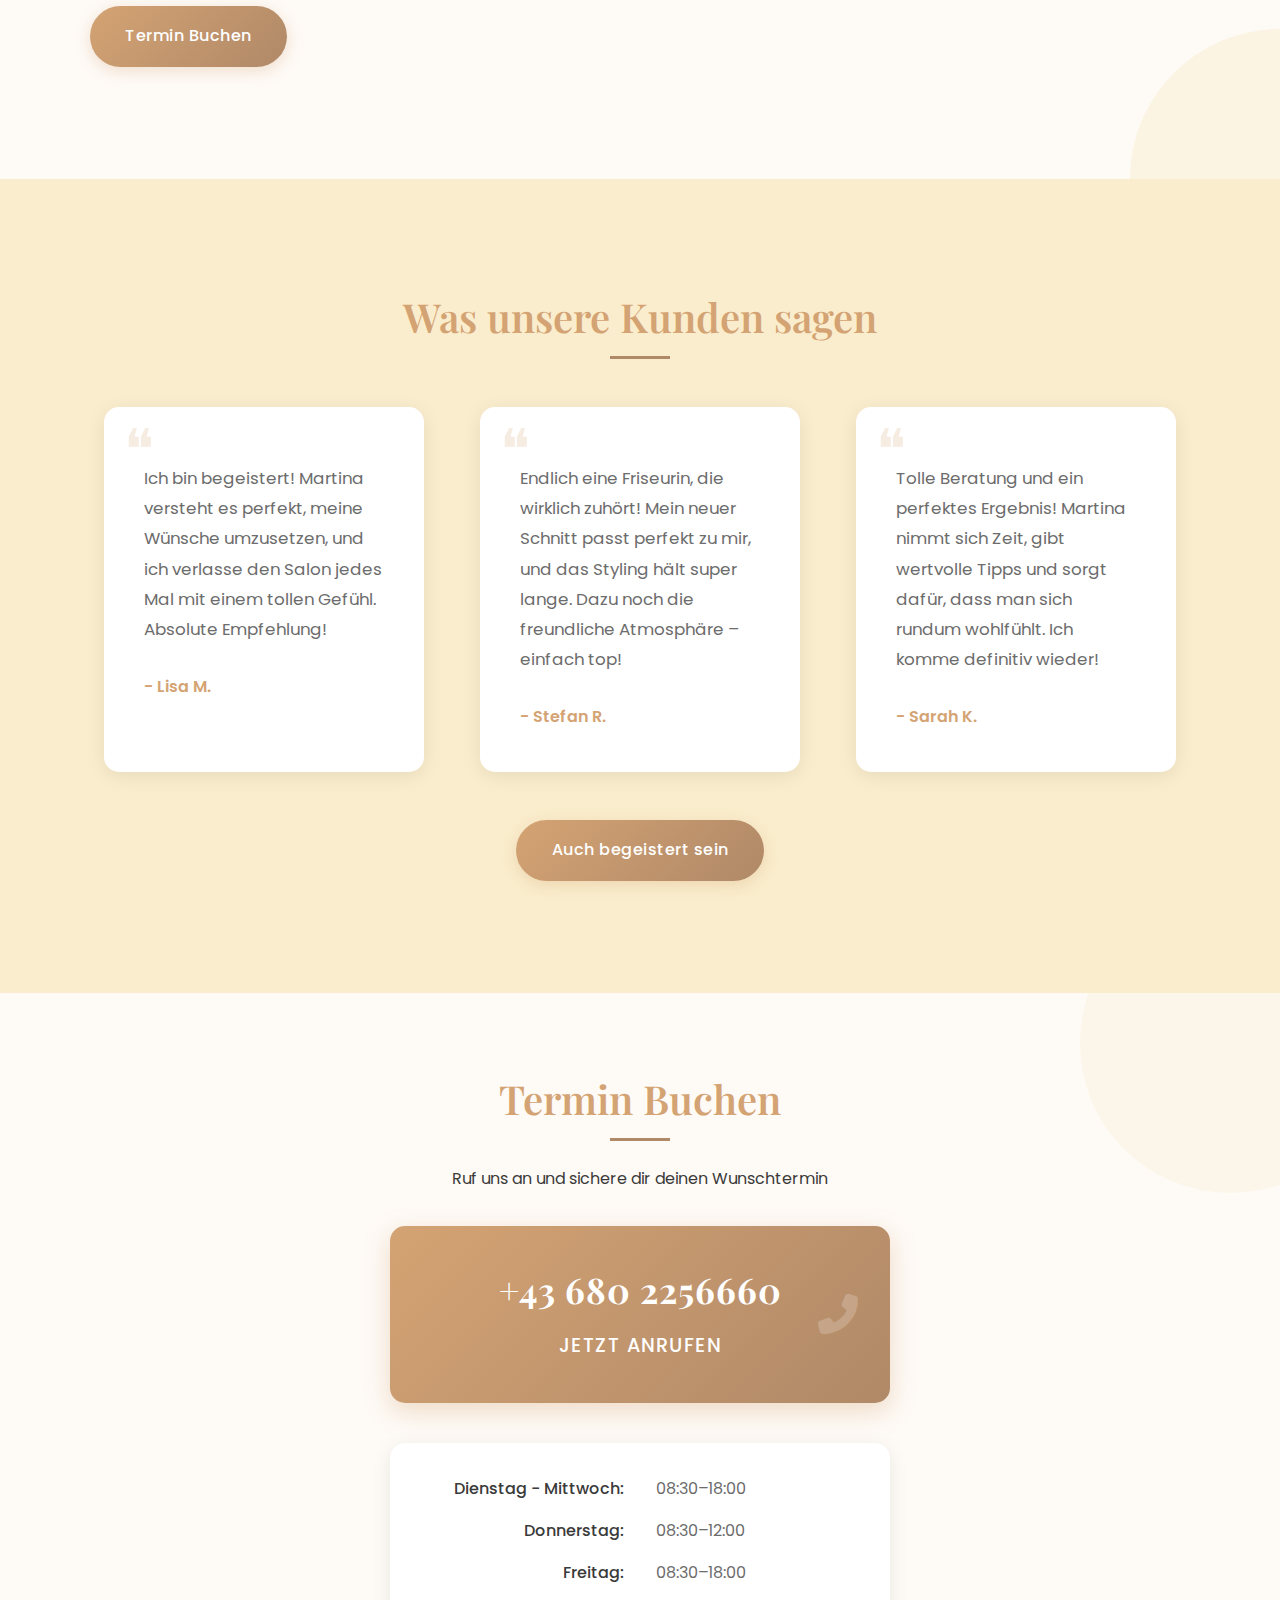
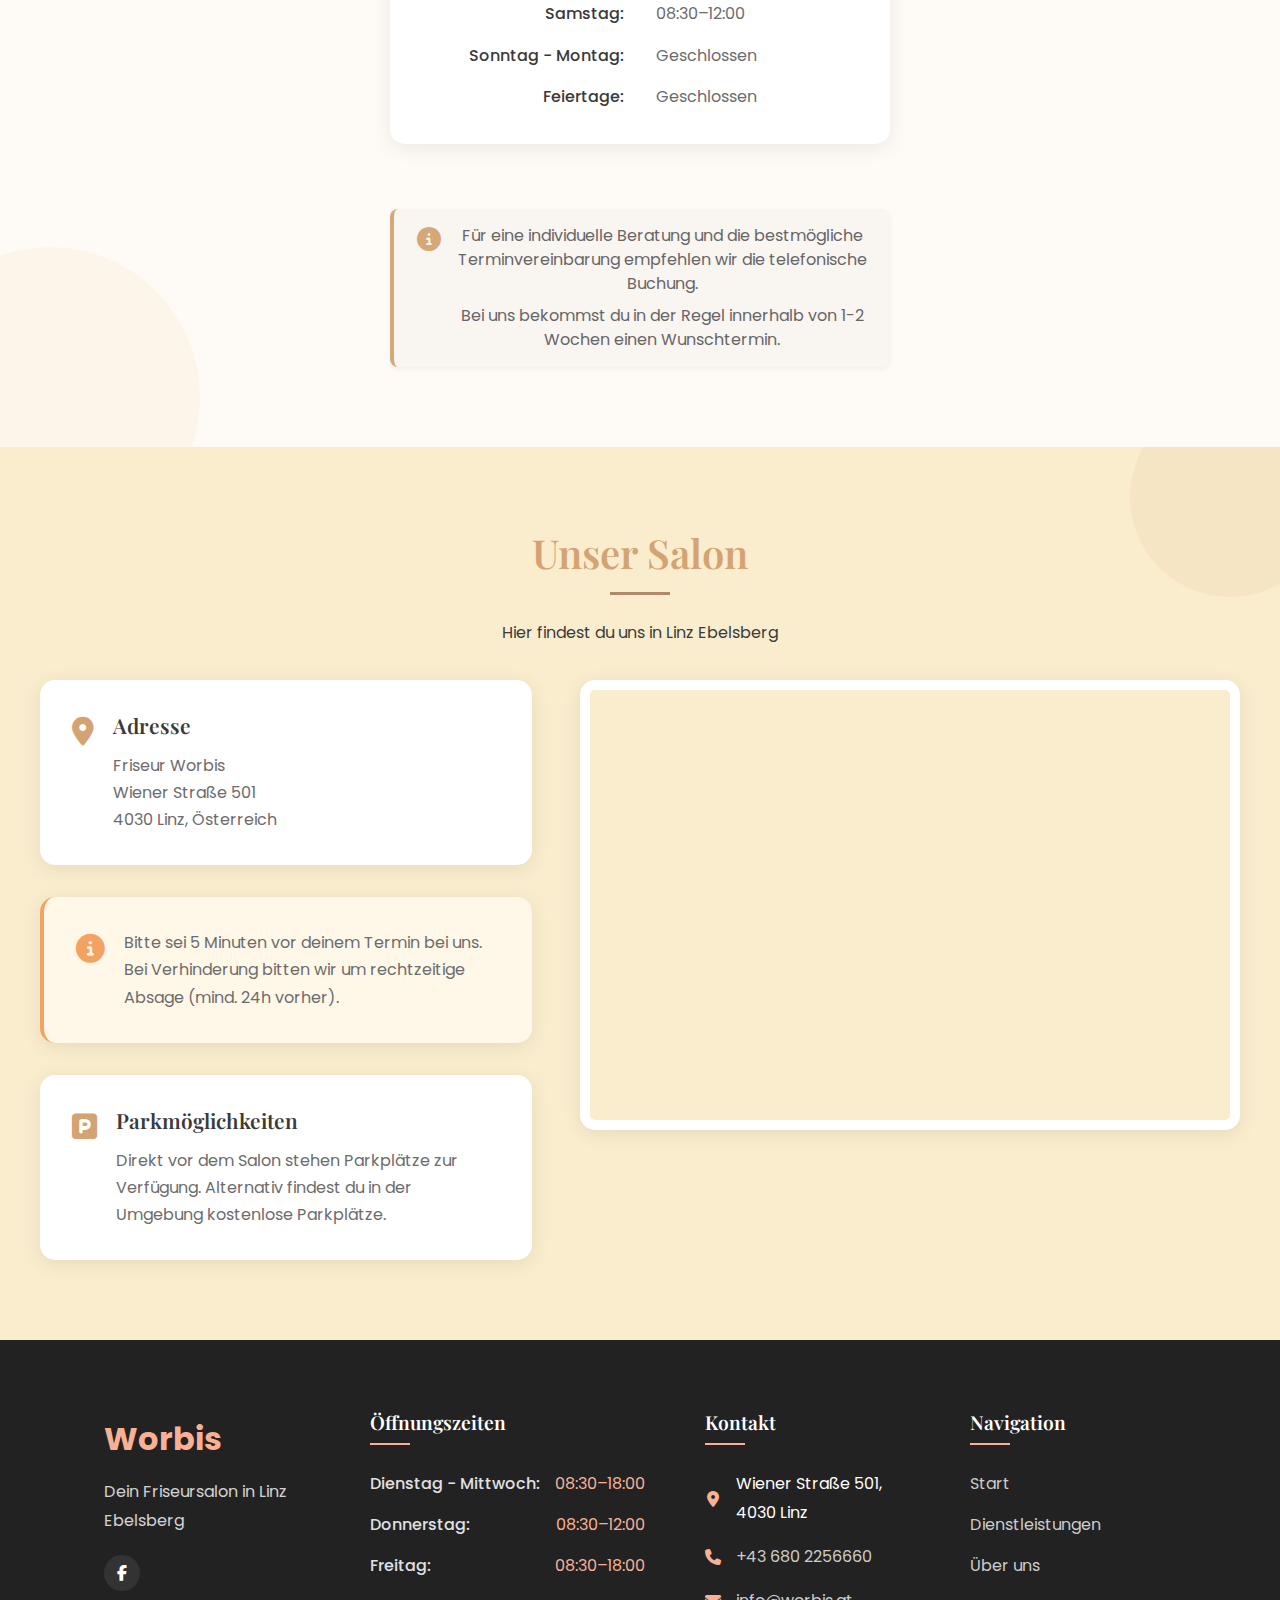
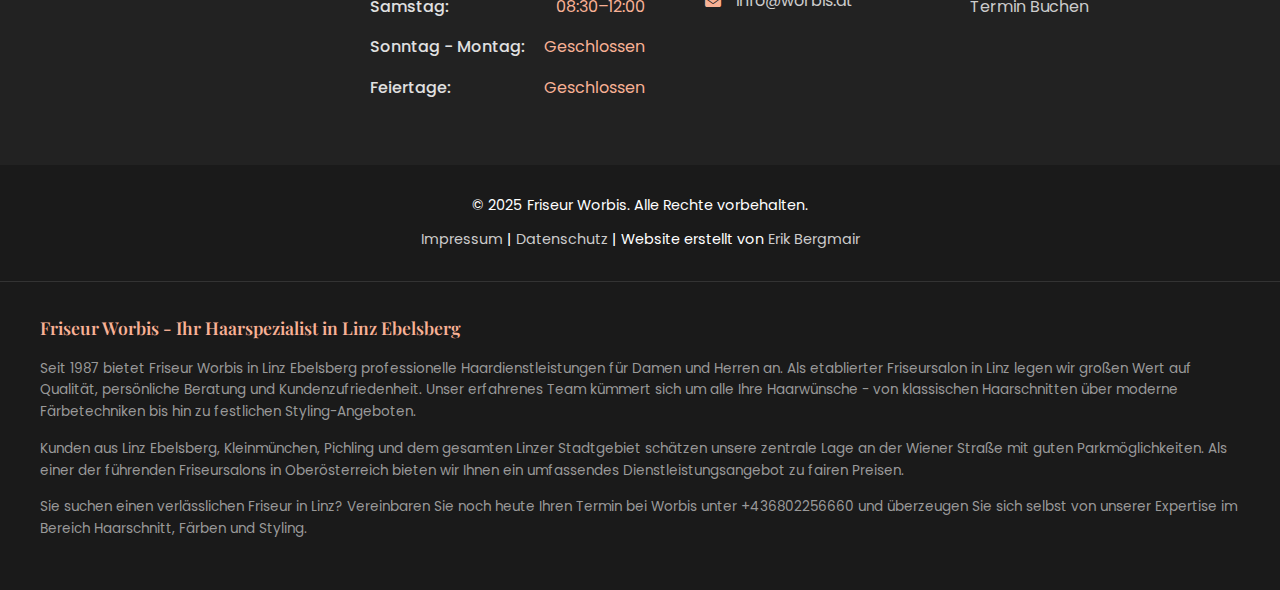
==== commit f08d9b51: "Enhance footer layout and responsiveness; add notification banner functionality" ====
--- a/index.html
+++ b/index.html
@@ -29,7 +29,10 @@
     <!-- <link rel="canonical" href="https://www.worbis.at/"> -->
     
     <link rel="stylesheet" href="./css/styles.css">
+    <!-- Load banner.js first to ensure it creates the banner before other scripts run -->
+    <script src="./js/banner.js" defer></script>
     <script src="./js/script.js" defer></script>
+    <script src="./js/banner-helper.js" defer></script>
     <link rel="stylesheet" href="https://cdnjs.cloudflare.com/ajax/libs/font-awesome/6.4.0/css/all.min.css">
     <link rel="icon" type="image/png" href="favicon.png">
     
@@ -313,13 +316,19 @@
                 
                 <div class="opening-hours">
                     <div class="day-column">
-                        <span class="day">Montag - Freitag:</span>
+                        <span class="day">Dienstag - Mittwoch:</span>
+                        <span class="day">Donnerstag:</span>
+                        <span class="day">Freitag:</span>
                         <span class="day">Samstag:</span>
-                        <span class="day">Sonntag & Feiertage:</span>
+                        <span class="day">Sonntag - Montag:</span>
+                        <span class="day">Feiertage:</span>
                     </div>
                     <div class="hours-column">
-                        <span class="hours">9:00 - 18:00 Uhr</span>
-                        <span class="hours">9:00 - 14:00 Uhr</span>
+                        <span class="hours">08:30–18:00</span>
+                        <span class="hours">08:30–12:00</span>
+                        <span class="hours">08:30–18:00</span>
+                        <span class="hours">08:30–12:00</span>
+                        <span class="hours">Geschlossen</span>
                         <span class="hours">Geschlossen</span>
                     </div>
                 </div>
@@ -387,18 +396,19 @@
                     <div class="footer-logo">Worbis</div>
                     <p class="footer-tagline">Dein Friseursalon in Linz Ebelsberg</p>
                     <div class="social-icons">
-                        <a href="#" aria-label="Facebook"><i class="fab fa-facebook-f"></i></a>
-                        <a href="#" aria-label="Instagram"><i class="fab fa-instagram"></i></a>
-                        <a href="#" aria-label="Pinterest"><i class="fab fa-pinterest-p"></i></a>
+                        <a href="https://www.facebook.com/p/Salon-Worbis-100054592892524/" target="_blank" aria-label="Facebook"><i class="fab fa-facebook-f"></i></a>
                     </div>
                 </div>
                 
                 <div class="footer-column">
                     <h4>Öffnungszeiten</h4>
                     <ul class="footer-hours">
-                        <li><span>Montag - Freitag:</span> <span>9:00 - 18:00 Uhr</span></li>
-                        <li><span>Samstag:</span> <span>9:00 - 14:00 Uhr</span></li>
-                        <li><span>Sonntag & Feiertage:</span> <span>Geschlossen</span></li>
+                        <li><span>Dienstag - Mittwoch:</span> <span>08:30–18:00</span></li>
+                        <li><span>Donnerstag:</span> <span>08:30–12:00</span></li>
+                        <li><span>Freitag:</span> <span>08:30–18:00</span></li>
+                        <li><span>Samstag:</span> <span>08:30–12:00</span></li>
+                        <li><span>Sonntag - Montag:</span> <span>Geschlossen</span></li>
+                        <li><span>Feiertage:</span> <span>Geschlossen</span></li>
                     </ul>
                 </div>
                 
--- a/css/styles.css
+++ b/css/styles.css
@@ -11,3 +11,4 @@
 @import 'kontakt.css';
 @import 'footer.css';
 @import 'responsive.css';
+@import 'banner.css'; /* Missing banner CSS import */
